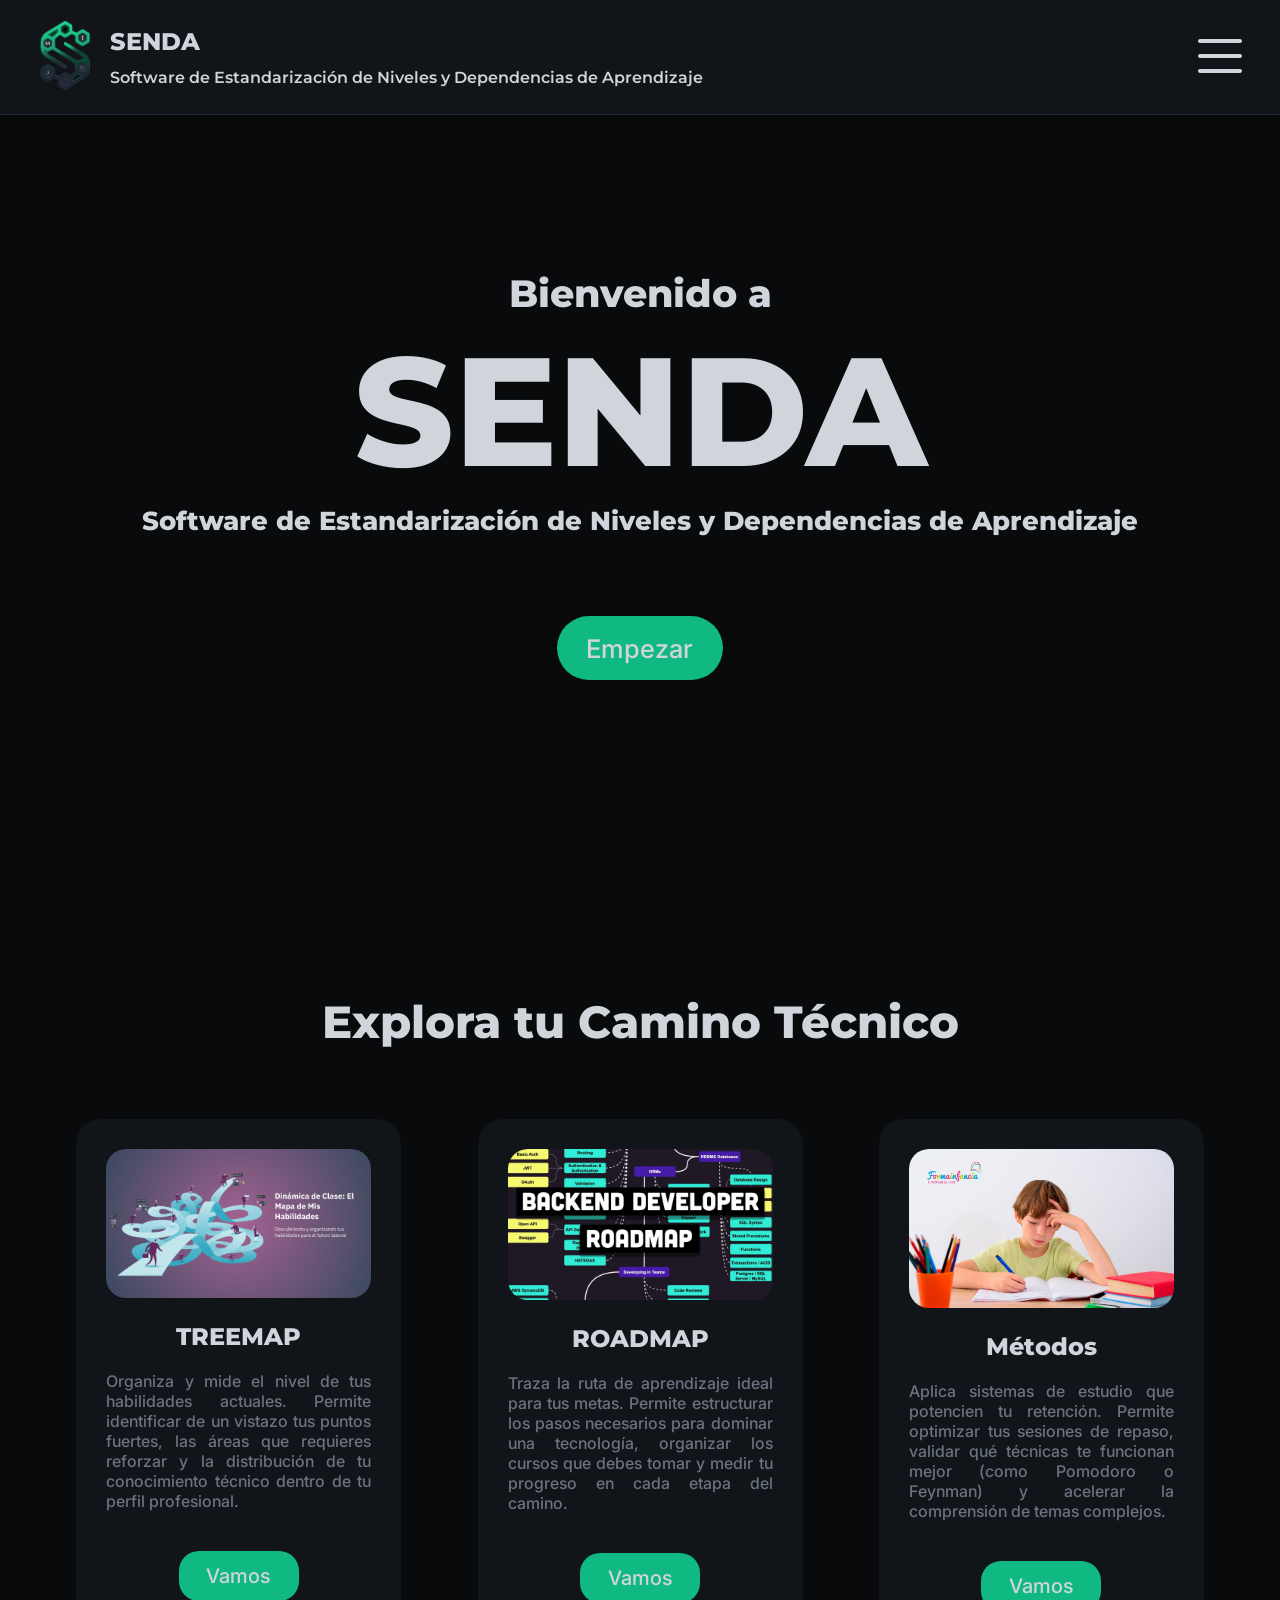
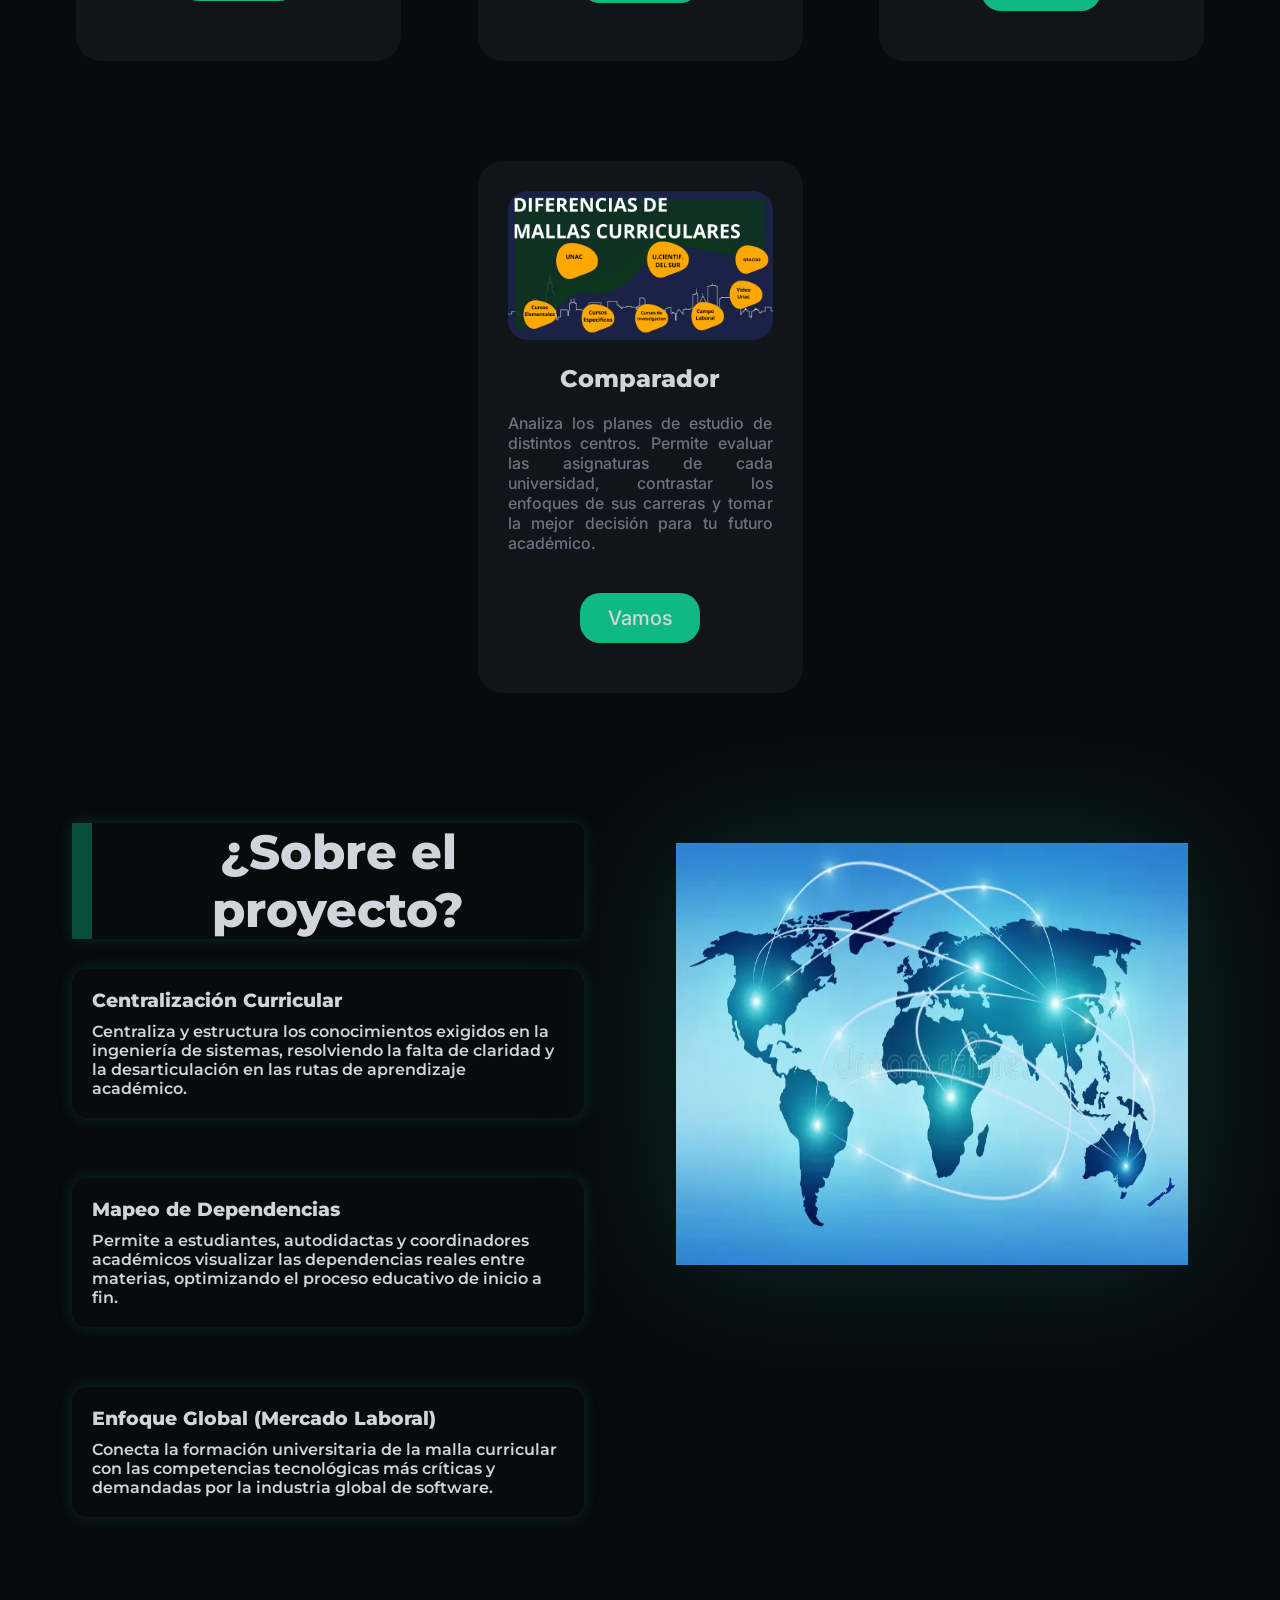
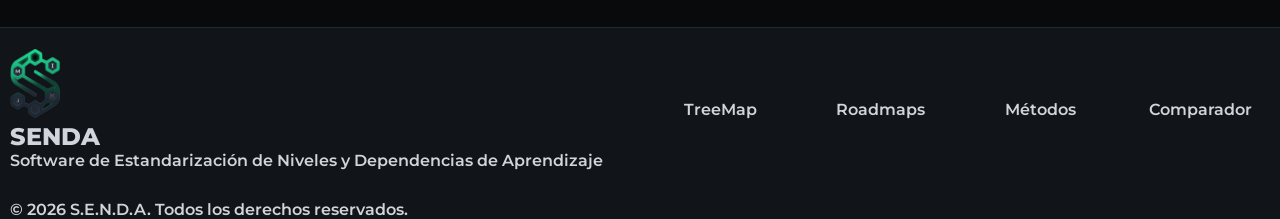
==== index.html @ cd9f86db "Mejora de responsividad y menu Hamburgesa" ====
<!DOCTYPE html>
<html lang="es">

<head>
    <meta charset="UTF-8">
    <meta name="viewport" content="width=device-width, initial-scale=1.0">
    <title>SENDA</title>
    <link rel="stylesheet" href="./css/generales.css">
    <link rel="stylesheet" href="./css/style.css">
    <link rel="stylesheet" href="./css/fonts.css">
    <link rel="icon" href="./logos/logo.png" type="image/.png">
</head>

<body>
    <header class="encabezado">
        <div class="encabezado__logo-box">
            <figure class="encabezado__logo">
                <img src="./logos/logo.png" alt="Logo de Senda" width="50" height="70">
            </figure>
            <div class="encabezado__textos">
                <h2 class="encabezado__titulo">SENDA</h2>
                <p class="encabezado__acronimo">Software de Estandarización de Niveles y Dependencias de
                    Aprendizaje</p>
            </div>
        </div>

        <nav class="menu__nav">
            <a class="menu__item" href="treemap.html">TreeMap</a>
            <a class="menu__item" href="#">Roadmaps</a>
            <a class="menu__item" href="#">Métodos</a>
            <a class="menu__item" href="#">Comparador</a>
            <button class="boton_general boton_menu_inicioSesion" id="boton_inicio_sesion">Iniciar Sesion</button>
        </nav>
        <button class="btn__hamburgesa">
            <img src="./logos/menu.png" alt="logo menu">
        </button>

        <div class="menu_hamburgesa">
            <a class="menu__item" href="treemap.html">TreeMap</a>
            <a class="menu__item" href="#">Roadmaps</a>
            <a class="menu__item" href="#">Métodos</a>
            <a class="menu__item" href="#">Comparador</a>
        </div>

        <dialog id="inicio_sesion">
            <button class="boton_general boton_atras btn_back_index" id="btn_index_atras">
                <img src="./logos/arrow_black.svg" alt="">
            </button>
            <div class="contenedor_modal">
                <h2>Iniciar Sesion</h2>

                <form class="contenedor_inputs">
                    <label class="inputs__label">Email</label>
                    <input type="email" class="input" placeholder="ricardoRuiz@gmail.com" required>

                    <label class="inputs__label">Contraseña</label>
                    <input type="password" class="input" placeholder="bFfFnoaEyYMNzANb6kiHn5" required>

                    <div>
                        <a href="">¿No tienes cuenta?</a>
                        <a href="">¿Se te olvido tu contraseña?</a>
                    </div>

                    <button class="boton_general boton__input">Iniciar Sesión</button>
                </form>

                <div class="contenedor__extras">
                    <fieldset>
                        <legend>Otras forma de inciar sesión</legend>

                        <a href="https://google.com" target="_blank">
                            <img src="./logos/google.svg" alt="logo de google" class="iconos_login">
                        </a>

                        <a href="https://facebook.com" target="_blank">
                            <img src="./logos/facebook.svg" alt="logo de facebook" class="iconos_login">
                        </a>

                        <a href="https://github.com" target="_blank">
                            <img src="./logos/github.svg" alt="logo de github" class="iconos_login">
                        </a>
                    </fieldset>

                </div>
            </div>
        </dialog>

    </header>

    <main>

        <section class="portada">
            <div class="portada_info">
                <p class="portada__bienvenida">Bienvenido a</p>
                <h1 class="portada__titulo">SENDA</h1>
                <p class="portada__descripcion">Software de Estandarización de Niveles y Dependencias de Aprendizaje</p>

                <button class="boton_general portada__boton">Empezar</button>
            </div>

            <video class="portada_video" src="./videos/fondo.mp4" autoplay muted loop loading="lazy"></video>
            <div class="portada_relleno"></div>
        </section>

        <section class="modulos_section">

            <h2 class="modulo__titulo">Explora tu Camino Técnico</h2>

            <div class="modulos">
                <div class="modulos__card">
                    <img class="card__img" src="./imagenes/treemap.png" alt="">
                    <h2>TREEMAP</h2>
                    <p>
                        Organiza y mide el nivel de tus habilidades actuales. Permite identificar de un vistazo tus
                        puntos
                        fuertes, las áreas que requieres reforzar y la distribución de tu conocimiento técnico dentro de
                        tu
                        perfil profesional.
                    </p>
                    <button class="boton_general btn_card" onclick="window.location.href='treemap.html';">Vamos</button>
                </div>
                <div class="modulos__card">
                    <img class="card__img" src="./imagenes/roadmap.jpg" alt="">
                    <h2>ROADMAP</h2>
                    <p>
                        Traza la ruta de aprendizaje ideal para tus metas. Permite estructurar los pasos necesarios para
                        dominar una tecnología, organizar los cursos que debes tomar y medir tu progreso en cada etapa
                        del
                        camino.
                    </p>
                    <button class="boton_general btn_card">Vamos</button>
                </div>
                <div class="modulos__card">
                    <img class="card__img" src="./imagenes/metodos.jpg" alt="">
                    <h2>Métodos</h2>
                    <p>
                        Aplica sistemas de estudio que potencien tu retención. Permite optimizar tus sesiones de repaso,
                        validar qué técnicas te funcionan mejor (como Pomodoro o Feynman) y acelerar la comprensión de
                        temas
                        complejos.
                    </p>
                    <button class="boton_general btn_card">Vamos</button>
                </div>
                <div class="modulos__card">
                    <img class="card__img" src="./imagenes/comparador.png" alt="">
                    <h2>Comparador</h2>
                    <p>
                        Analiza los planes de estudio de distintos centros. Permite evaluar las asignaturas de cada
                        universidad, contrastar los enfoques de sus carreras y tomar la mejor decisión para tu futuro
                        académico.
                    </p>
                    <button class="boton_general btn_card">Vamos</button>
                </div>
            </div>
        </section>

        <section class="sobre_proyecto">
            <div>
                <h2>¿Sobre el proyecto?</h2>

                <div class="tarjetaSobreProyecto">
                    <h3>Centralización Curricular</h3>
                    <p>
                        Centraliza y estructura los conocimientos exigidos en la ingeniería de sistemas, resolviendo la
                        falta de claridad y la desarticulación en las rutas de aprendizaje académico.
                    </p>
                </div>
                <div class="tarjetaSobreProyecto">
                    <h3>Mapeo de Dependencias</h3>
                    <p>
                        Permite a estudiantes, autodidactas y coordinadores académicos visualizar las dependencias
                        reales entre materias, optimizando el proceso educativo de inicio a fin.
                    </p>
                </div>
                <div class="tarjetaSobreProyecto">
                    <h3>Enfoque Global (Mercado Laboral)</h3>
                    <p>
                        Conecta la formación universitaria de la malla curricular con las competencias tecnológicas más
                        críticas y demandadas por la industria global de software.
                    </p>
                </div>

            </div>

            <img src="./imagenes/mapaNodos.jpg" alt="imagen de nodos">
        </section>
    </main>

    <footer class="footer">
        <div class="contenedor__principal">
            <div class="foto__footer">
                <figure>
                    <img src="./logos/logo.png" alt="Logo de Senda" width="50" height="70">
                </figure>
                <div>
                    <h2>SENDA</h2>
                    <p>Software de Estandarización de Niveles y Dependencias de Aprendizaje</p>
                </div>
            </div>
            <div class="menu__footer">
                <a class="menu__item" href="treemap.html">TreeMap</a>
                <a class="menu__item" href="#">Roadmaps</a>
                <a class="menu__item" href="#">Métodos</a>
                <a class="menu__item" href="#">Comparador</a>
            </div>
        </div>

        <div class="contenedor__principal contenedor_copyright">
            <p>© 2026 S.E.N.D.A. Todos los derechos reservados.</p>
        </div>
    </footer>

    <script src="script.js"></script>
</body>

</html>
---- css/generales.css ----
*{
    border: 0px solid white;

    margin: 0;
    padding: 0;
    box-sizing: border-box;
}

body{
    width: 100%;
    height: 100vh;
    background-color: #080A0C ;
    color: #D1D5DB;
    padding: 0;
    margin: 0;
    font-family: "Montserrat";
    font-weight: 600;
}


/*___Menu de navegacion___*/
.menu__nav{
    margin: 10px;
    align-content: center;

    font-family: "Inter";

    display: flex;

    justify-content: center;
    align-items: center;

    flex-wrap: wrap;
}

.menu__item{
    margin: 0 25px;
    text-decoration: none;
    color: #D1D5DB;
    
    text-align: center;
    align-content: center;
    background-color: transparent;
    width: 110px;
    height: 45px;
    border-radius: 15px;
    transition: border-bottom 0.2s ease, transform 0.2s ease-in-out, box-shadow 0.2s ease-in-out;
}

.menu__item:hover{

    border-bottom: 2px solid #10B981;

    box-shadow: 0 0 12px rgba(16, 185, 129, 0.2);
}

.menu__item:active{
    transform: scale(0.93);
}


/*___Boton general___*/
.boton_general{
    background-color: #10B981;
    font-size: 20px;
    width: 120px;
    height: 50px;
    border-radius: 40px;
    margin: 20px;

    font-family: "Inter", sans-serif;
    color: #D1D5DB;

    transition: background-color 0.2s ease-out, transform 0.1s ease-in-out;
}

.boton_general:hover{

    border: 1px solid #10B981;

    background-color: #1F2937;

    box-shadow: 0 0 12px rgba(16, 185, 129, 0.2);
}

.boton_general:active{
    transform: scale(0.95);
}

.boton_atras{
    background-color: transparent;
    width: auto;
    height: auto;
    padding: 8px;

    border: none !important;
}

/*___FooteraGeneral___*/

.footer{
    background-color: #111418;
    width: 100%;
    height: auto;
    border-top: 1px solid #1F2937;
}

.contenedor__principal{
    width: 100%;
    height: auto;
    display: flex;
    justify-content: space-between;
}

.menu__footer{
    display: flex;
    align-items: center;
    justify-content: center;

    flex-wrap: wrap;
}
---- css/style.css ----
/* ENCABEZADO */
.encabezado{
    background-color: #111418;
    border-bottom: 1px solid #1F2937;

    display: flex;
    justify-content: space-between;

    color: #D1D5DB;
    font-family: "Montserrat";
    font-weight: 600;
}


/*TEXTOS Y LOGO*/
.encabezado__logo-box{
    margin: 20px;
    display: flex;
    align-items: center;
}

.encabezado__logo{
    margin: 0 20px;
}

.encabezado__textos{
    align-content: center;
}

.encabezado__titulo{
    margin: 0 0 12px 0;
}


/*MENU NAVEGACION*/

.menu__nav{
    flex-shrink: 2;
}

.boton_menu_inicioSesion{
    background-color: #10B981;
    font-size: 1.1em;
    width: 160px;
    height: 50px;
}

/*MENU HAMBUERGESA*/

.btn__hamburgesa{
    background-color: transparent;
    border: none;

    display: none;

    margin: 0 30px;
}

.btn__hamburgesa img{
    margin: 5px;
    padding: 0;

}

.menu_hamburgesa{
    background-color: #080A0C;
    position: fixed;

    display: flex;
    flex-direction: column;

    right: 20px;
    top: 130px;
    z-index: 10;

    border-radius: 10px;

    box-shadow: 0 0 12px rgba(16, 185, 129, 0.2);

    display: none;
}

.menu_hamburgesa a{
    margin: 20px 10px;

    border-radius: 0;

}

@media (max-width: 1650px){
    .menu__nav{
        display: none;
    }

    .menu_hamburgesa{
        display: none;
    }

    .btn__hamburgesa{
        display: inline;
    }
}



/* VENTANA MODAL DE INICIO SESION */
#inicio_sesion{
    width: 40%;

    min-width: 500px;
    max-width: 30%;

    min-height: 650px;

    top: 50%;
    left: 50%;

    transform: translate(-50%, -50%);


    background-color: #111418;
    color: #D1D5DB;
    border-radius: 50px;
    box-shadow: 0 0 15px #10B981;


    overflow: hidden;
    overflow-y: auto;
}

#inicio_sesion::backdrop{
    background-color: #080A0Caa;
    backdrop-filter: blur(4px);
}

.contenedor_modal{
    display: flex;
    flex-direction: column;
    justify-content: center;
    align-items: center;
    
    font-family: "Inter";

}

.btn_back_index{
    margin: 15px 0 0 15px;
    border: none !important;
}

.contenedor_modal > h2{
    text-align: center;
    font-size: 50px;
}

.contenedor_inputs{
    display: flex;
    flex-direction: column;

    justify-content: center;
    width: 80%;
}

.inputs__label{
    font-size: 20px;
    margin: 20px 0;
}

.input{
    width: 100%;
    height: 40px;
    padding: 10px;
    font-size: 20px;

    border: none;
    background-color: transparent;

    border-radius: 10px;
    border-bottom: 2px solid #10B981;

    color: #D1D5DB;
}

.input:focus{
    outline: none;
    outline: 1px solid #10B981;
    box-shadow: 0 0 12px rgba(16, 185, 129, 0.2);
    background-color: #1F2937;
}

.contenedor_inputs > div{
    display: flex;
    margin: 30px 0;
    justify-content: space-between;
}

.contenedor_inputs > div > a{
    text-decoration: none;
    color: #10B981;

    transition: color .2s ease-in-out;
}

.contenedor_inputs > div > a:hover{
    color: #064E3B;
}

.boton__input{
    width: 100%;
    margin: 20px 0;
}

.contenedor__extras{
    width: 80%;
    text-align: center;
}

.contenedor__extras > fieldset{
    margin: 20px;

    border: none;
    border-top: 2px solid #10B981;
}

.contenedor__extras a{
    background-color: transparent;
    padding: 0;

    text-decoration: none;
}

.iconos_login{
    margin: 20px 20px 0 20px;
    width: 50px;

    transition: transform 0.1s ease-in-out;
}

.iconos_login:hover{
    transform: scale(1.1);
}



/*PORTADA DE BIENVENIDA*/

.portada{
    text-align: center;
    align-content: center;
    width: 100%;
    height: 84vh;

    min-height: 800px;

    font-family: "Montserrat";
    font-weight: 800;

    position: relative;
    overflow: hidden;
}

.portada__bienvenida{
    font-size: clamp(1.5rem, 3vw, 5rem);
}

.portada__titulo{
    font-size: clamp(5rem, 12vw, 20rem);
}

.portada__descripcion{
    font-size: clamp(0.5rem, 2vw, 3rem);
}

.portada__boton{
    width: 13vw;
    height: 5vw;
    font-size: 28px;
    padding: 5px;
    margin: 80px 0;

    min-width: 110px;
    min-height: 40px;

    font-size: clamp(1rem, 2vw, 2.5rem)
}

.portada_video{
    position: absolute;
    top: 0;
    right: 0;

    z-index: -2;
}

.portada_relleno{
    background: radial-gradient(circle, #080A0C 10%, transparent);
    width: 100%;
    height: 117%;

    position: absolute;
    top: 0;
    right: 0;
    z-index: -1;
}



/*SECCION DE MODULOS*/

.modulos_section{
    margin: 50px 0 0 0;
}

.modulos{
    display: flex;
    justify-content: space-evenly;

    flex-direction: row;
    flex-wrap: wrap;

}

.modulo__titulo{
    text-align: center;
    margin: 80px 0 20px 0;

    font-size: clamp(1rem, 3.5vw, 5rem);
}

.modulos__card{
    background-color: #111418;
    width: 325px;
    height: auto;
    padding: 30px;
    border-radius: 25px;

    text-align: center;
    margin: 50px 0;
    font-weight: 600;

    flex-shrink: 0;

    transition: transform 0.2s ease-in-out, box-shadow 0.2s ease-in-out;
}

.modulos__card:hover{
    transform: scale(1.01);
    box-shadow: 0 0 15px 0 #10B981
}

.modulos__card p{
    font-family: "Inter";
    font-weight: 500;
    margin: 20px 0;
    color: #6B7280;
    text-align: justify;
}

.card__img{
    width: 100%;
    border-radius: 20px;
    margin: 0 0 20px 0;
}

.btn_card{
    border-radius: 20px;
}





/*SOBRE EL PROYECTO*/
.sobre_proyecto{
    display: flex;
    justify-content: space-evenly;

    flex-wrap: wrap;

    margin: 80px auto;
}

.sobre_proyecto > div{
    width: 40vw;


    display: flex;
    flex-wrap: wrap;



    min-width: 500px;
}

.sobre_proyecto h2{
    font-size: 3em;
    text-align: center;
    border-left: 20px solid #064E3B;

    border-radius: 0 10px 10px 0;

    box-shadow: 0 0 15px rgba(16, 185, 129, 0.2);
}

.tarjetaSobreProyecto {
    margin: 30px 0;
    border-radius: 15px;

    box-shadow: 0 0 15px rgba(16, 185, 129, 0.2);

    padding: 10px;

    width: 100%;

    min-width: 500px;
}

.tarjetaSobreProyecto h3{
    margin: 10px;
}

.tarjetaSobreProyecto p{
    margin: 10px;
}

.sobre_proyecto img{
    box-shadow: 0 0 150px rgba(16, 185, 129, 0.2);
    width: 40vw;
    height: 33vw;

    min-width: 500px;
    min-height: 415px;

    margin: 20px;
}



/*PIE DE PAGINA*/
.contenedor{
    background-color: #111418;
    display: flex;
    justify-content: space-around;
    border-top: 1px solid #1F2937;
}

.foto__footer{
    margin: 20px 10px;
}

.contenedor_copyright{
    margin: 10px;
    width: 90%;
}
---- css/fonts.css ----
@font-face {
    font-family: "Montserrat";
    src: url('../fonts/Montserrat-ExtraBold.ttf') format('truetype');
    font-weight: 800;
    font-style: normal;
    font-display: swap;
}

@font-face {
    font-family: "Montserrat";
    src: url('../fonts/Montserrat-SemiBold.ttf') format('truetype');
    font-weight: 600;
    font-style: normal;
    font-display: swap;
}

@font-face {
    font-family: "Inter";
    src: url('../fonts/Inter_18pt-Medium.ttf') format('truetype');
    font-weight: 500;
    font-style: normal;
    font-display: swap;
}

@font-face {
    font-family: "JetBrainsMono";
    src: url('../fonts/JetBrainsMono-Regular.ttf') format('truetype');
    font-weight: 400;
    font-style: normal;
    font-display: swap;
}
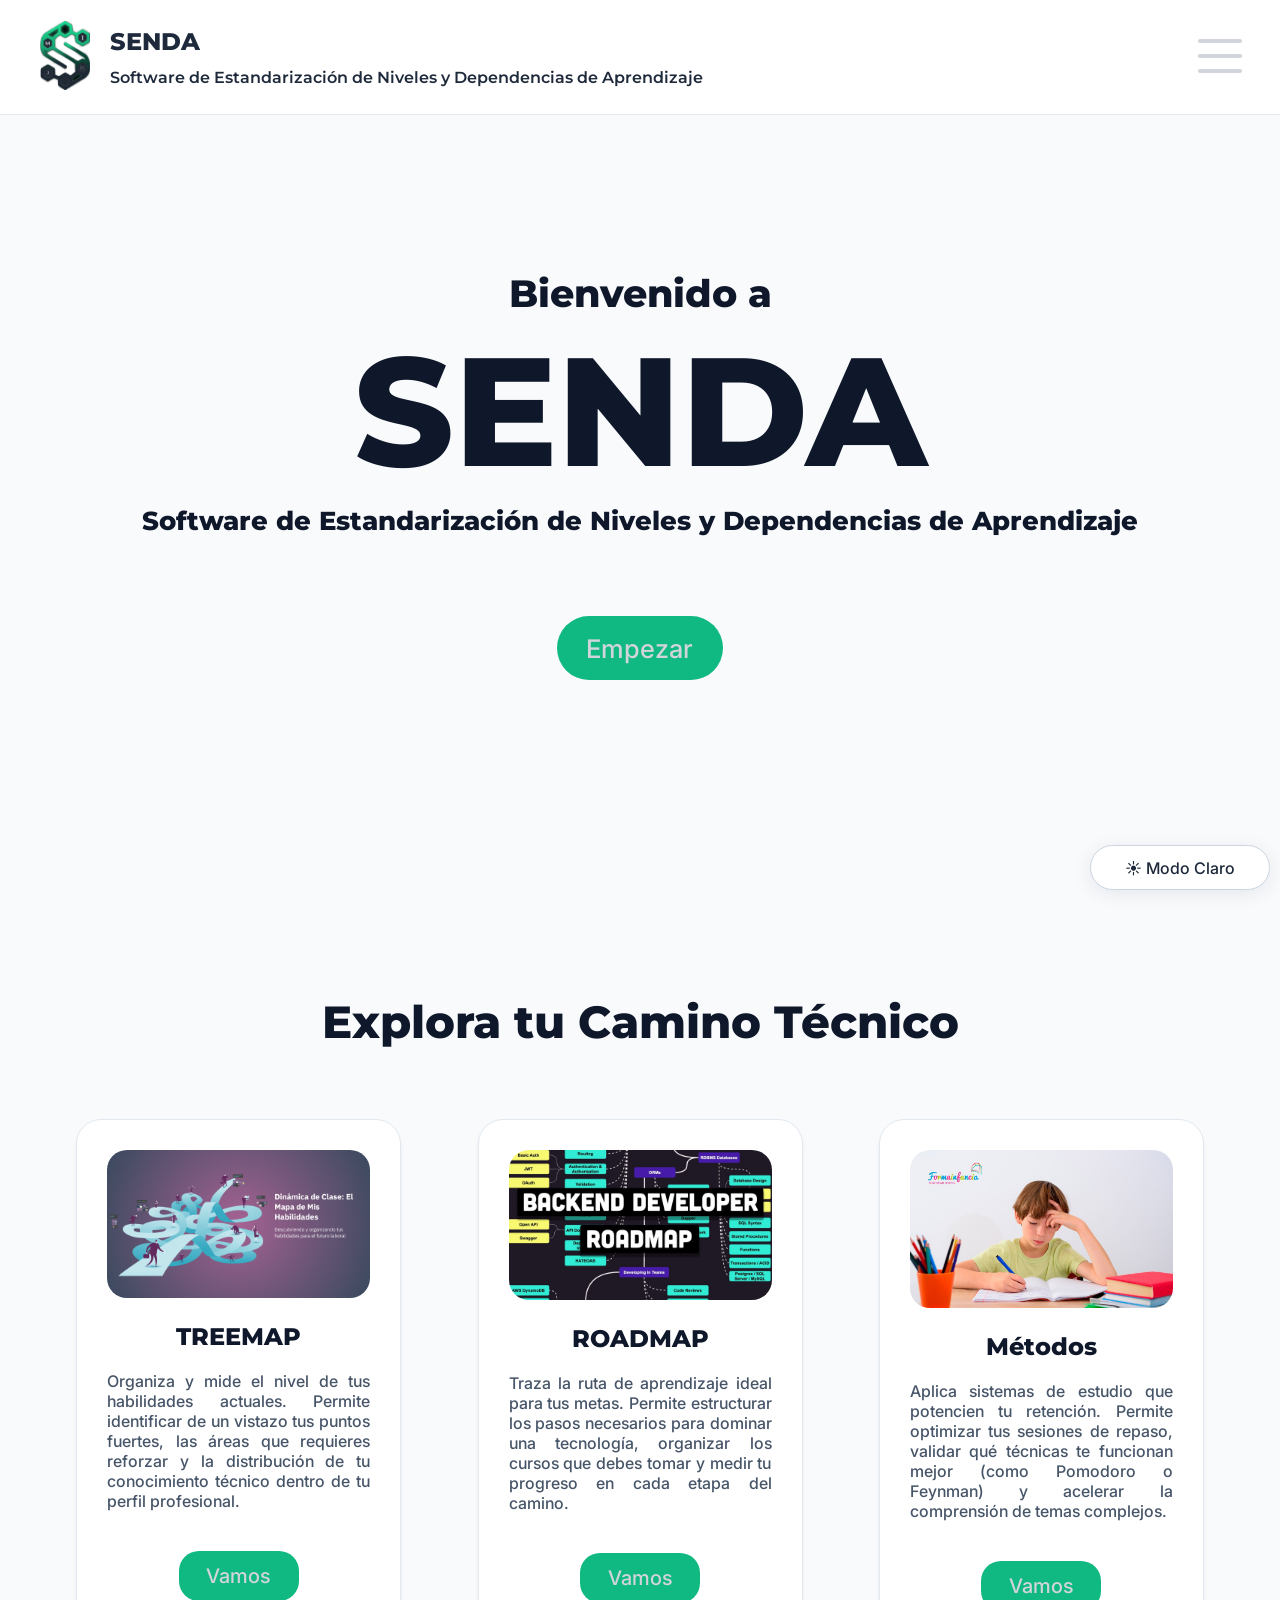
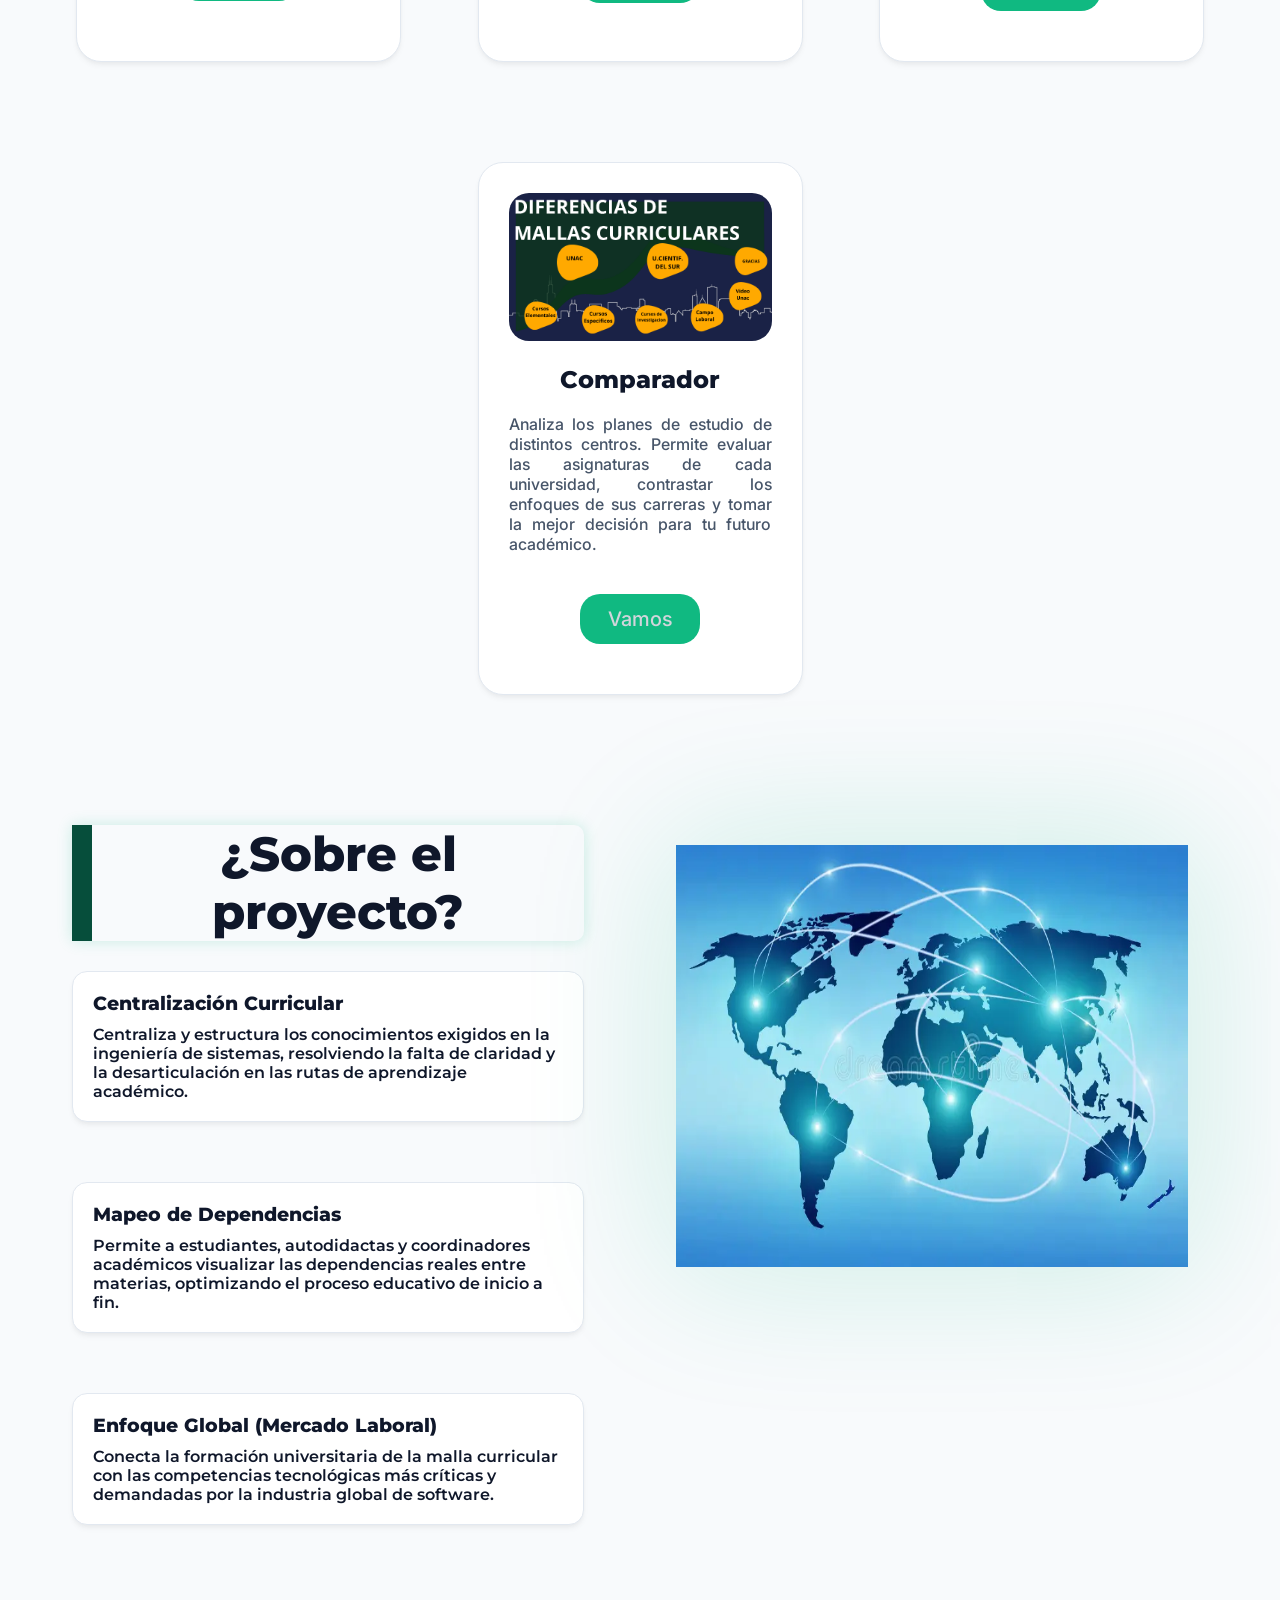
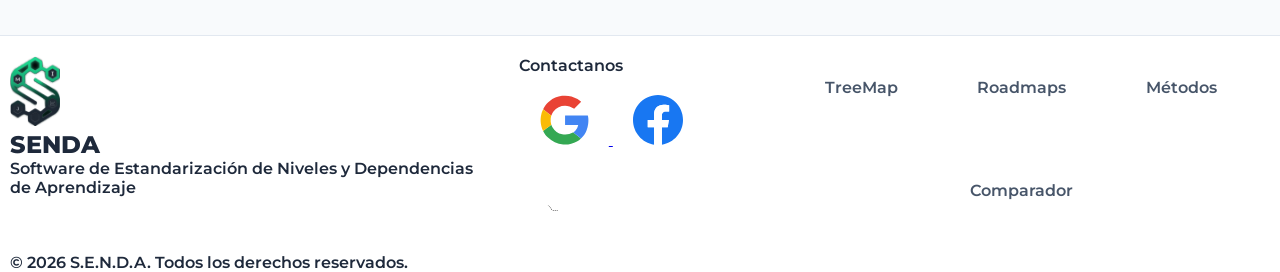
==== commit 1afe1f04: "Agregacion de modo oscuro y claro" ====
--- a/index.html
+++ b/index.html
@@ -11,7 +11,10 @@
     <link rel="icon" href="./logos/logo.png" type="image/.png">
 </head>
 
-<body>
+<body class="light-mode">
+
+    <button id="btn_cambio" class="boton_general boton_cambio_tema">Cambiar Modo</button>
+
     <header class="encabezado">
         <div class="encabezado__logo-box">
             <figure class="encabezado__logo">
@@ -26,7 +29,7 @@
 
         <nav class="menu__nav">
             <a class="menu__item" href="treemap.html">TreeMap</a>
-            <a class="menu__item" href="#">Roadmaps</a>
+            <a class="menu__item" href="roadmap.html">Roadmaps</a>
             <a class="menu__item" href="#">Métodos</a>
             <a class="menu__item" href="#">Comparador</a>
             <button class="boton_general boton_menu_inicioSesion" id="boton_inicio_sesion">Iniciar Sesion</button>
@@ -37,7 +40,7 @@
 
         <div class="menu_hamburgesa">
             <a class="menu__item" href="treemap.html">TreeMap</a>
-            <a class="menu__item" href="#">Roadmaps</a>
+            <a class="menu__item" href="roadmap.html">Roadmaps</a>
             <a class="menu__item" href="#">Métodos</a>
             <a class="menu__item" href="#">Comparador</a>
         </div>
@@ -95,7 +98,8 @@
                 <h1 class="portada__titulo">SENDA</h1>
                 <p class="portada__descripcion">Software de Estandarización de Niveles y Dependencias de Aprendizaje</p>
 
-                <button class="boton_general portada__boton">Empezar</button>
+                <button class="boton_general portada__boton"
+                    onclick="window.location.href=`roadmap.html`">Empezar</button>
             </div>
 
             <video class="portada_video" src="./videos/fondo.mp4" autoplay muted loop loading="lazy"></video>
@@ -108,7 +112,7 @@
 
             <div class="modulos">
                 <div class="modulos__card">
-                    <img class="card__img" src="./imagenes/treemap.png" alt="">
+                    <img class="card__img" src="./imagenes/treemap.png" alt="Imgaen de TreeMap">
                     <h2>TREEMAP</h2>
                     <p>
                         Organiza y mide el nivel de tus habilidades actuales. Permite identificar de un vistazo tus
@@ -120,7 +124,7 @@
                     <button class="boton_general btn_card" onclick="window.location.href='treemap.html';">Vamos</button>
                 </div>
                 <div class="modulos__card">
-                    <img class="card__img" src="./imagenes/roadmap.jpg" alt="">
+                    <img class="card__img" src="./imagenes/roadmap.jpg" alt="Imagen de road map">
                     <h2>ROADMAP</h2>
                     <p>
                         Traza la ruta de aprendizaje ideal para tus metas. Permite estructurar los pasos necesarios para
@@ -128,10 +132,10 @@
                         del
                         camino.
                     </p>
-                    <button class="boton_general btn_card">Vamos</button>
-                </div>
-                <div class="modulos__card">
-                    <img class="card__img" src="./imagenes/metodos.jpg" alt="">
+                    <button class="boton_general btn_card" onclick="window.location.href=`roadmap.html`">Vamos</button>
+                </div>
+                <div class="modulos__card">
+                    <img class="card__img" src="./imagenes/metodos.jpg" alt="Imagen de metodos de estudio">
                     <h2>Métodos</h2>
                     <p>
                         Aplica sistemas de estudio que potencien tu retención. Permite optimizar tus sesiones de repaso,
@@ -142,7 +146,7 @@
                     <button class="boton_general btn_card">Vamos</button>
                 </div>
                 <div class="modulos__card">
-                    <img class="card__img" src="./imagenes/comparador.png" alt="">
+                    <img class="card__img" src="./imagenes/comparador.png" alt="Imagen de comparador">
                     <h2>Comparador</h2>
                     <p>
                         Analiza los planes de estudio de distintos centros. Permite evaluar las asignaturas de cada
@@ -197,9 +201,27 @@
                     <p>Software de Estandarización de Niveles y Dependencias de Aprendizaje</p>
                 </div>
             </div>
+
+            <div class="contenedor_contactanos">
+                <span>Contactanos</span>
+                <div>
+                    <a href="https://google.com" target="_blank">
+                        <img src="./logos/google.svg" alt="logo de google" class="iconos_login">
+                    </a>
+
+                    <a href="https://facebook.com" target="_blank">
+                        <img src="./logos/facebook.svg" alt="logo de facebook" class="iconos_login">
+                    </a>
+
+                    <a href="https://github.com" target="_blank">
+                        <img src="./logos/github.svg" alt="logo de github" class="iconos_login">
+                    </a>
+                </div>
+            </div>
+
             <div class="menu__footer">
                 <a class="menu__item" href="treemap.html">TreeMap</a>
-                <a class="menu__item" href="#">Roadmaps</a>
+                <a class="menu__item" href="roadmap.html">Roadmaps</a>
                 <a class="menu__item" href="#">Métodos</a>
                 <a class="menu__item" href="#">Comparador</a>
             </div>
--- a/css/generales.css
+++ b/css/generales.css
@@ -120,3 +120,72 @@
     flex-wrap: wrap;
 }
 
+/* SECCION DE COLORES CLAROS */
+
+body.light-mode {
+    background-color: #f8fafc; 
+    color: #0f172a;            
+}
+
+body.light-mode .encabezado,
+body.light-mode .footer,
+body.light-mode .contenedor,
+body.light-mode #inicio_sesion {
+    background-color: #ffffff;
+    color: #1e293b;
+    border-color: #e2e8f0; 
+}
+
+body.light-mode .menu__item {
+    color: #475569;
+}
+
+body.light-mode .modulos__card,
+body.light-mode .tarjetaSobreProyecto,
+body.light-mode .tarjeta__roadmap,
+body.light-mode .menu_hamburgesa {
+    background-color: #ffffff;
+    color: #0f172a;
+    box-shadow: 0 4px 6px -1px rgba(0, 0, 0, 0.05), 0 2px 4px -1px rgba(0, 0, 0, 0.03);
+    border: 1px solid #e2e8f0;
+}
+
+body.light-mode .modulos__card p {
+    color: #475569;
+}
+
+body.light-mode .input {
+    color: #0f172a;
+}
+body.light-mode .input:focus {
+    background-color: #f1f5f9;
+}
+
+body.light-mode .portada_relleno {
+    background: radial-gradient(circle, #f8fafc 10%, transparent);
+}
+
+body.light-mode .boton_general:hover {
+    background-color: #f1f5f9;
+    color: #10B981;
+}
+
+.btn__tema {
+    cursor: pointer;
+    background: transparent;
+    border: 1px solid #1F2937;
+    color: #D1D5DB;
+    padding: 8px 16px;
+    border-radius: 20px;
+    font-family: "Inter", sans-serif;
+    font-weight: 500;
+    transition: all 0.2s ease;
+    margin: 0 10px;
+}
+body.light-mode .btn__tema {
+    border-color: #cbd5e1;
+    color: #334155;
+}
+.btn__tema:hover {
+    transform: scale(1.05);
+}
--- a/css/style.css
+++ b/css/style.css
@@ -13,6 +13,49 @@
 
 
 /*TEXTOS Y LOGO*/
+
+.boton_cambio_tema {
+    width: 180px;
+    height: 45px;
+    font-size: 16px;
+    
+    position: fixed;
+    right: 10px;
+    bottom: 10px;
+    z-index: 10;
+    
+    margin: 0;
+    display: flex;
+    align-items: center;
+    justify-content: center;
+    gap: 8px;
+    
+    background-color: #111418;
+    border: 1px solid #1F2937;
+    box-shadow: 0 4px 20px rgba(0, 0, 0, 0.4);
+}
+
+/* Retoque interactivo cuando pasas el mouse por encima */
+.boton_cambio_tema:hover {
+    background-color: #1F2937;
+    border-color: #10B981;
+    box-shadow: 0 0 15px rgba(16, 185, 129, 0.3);
+}
+
+/* ☀️ COMPORTAMIENTO AUTOMÁTICO EN MODO CLARO */
+body.light-mode .boton_cambio_tema {
+    background-color: #ffffff;
+    color: #1e293b;
+    border-color: #cbd5e1;
+    box-shadow: 0 4px 20px rgba(15, 23, 42, 0.08);
+}
+
+body.light-mode .boton_cambio_tema:hover {
+    background-color: #f8fafc;
+    border-color: #10B981;
+    box-shadow: 0 0 15px rgba(16, 185, 129, 0.2);
+}
+
 .encabezado__logo-box{
     margin: 20px;
     display: flex;
@@ -444,6 +487,10 @@
     border-top: 1px solid #1F2937;
 }
 
+.contenedor_contactanos{
+    padding: 20px;
+}
+
 .foto__footer{
     margin: 20px 10px;
 }
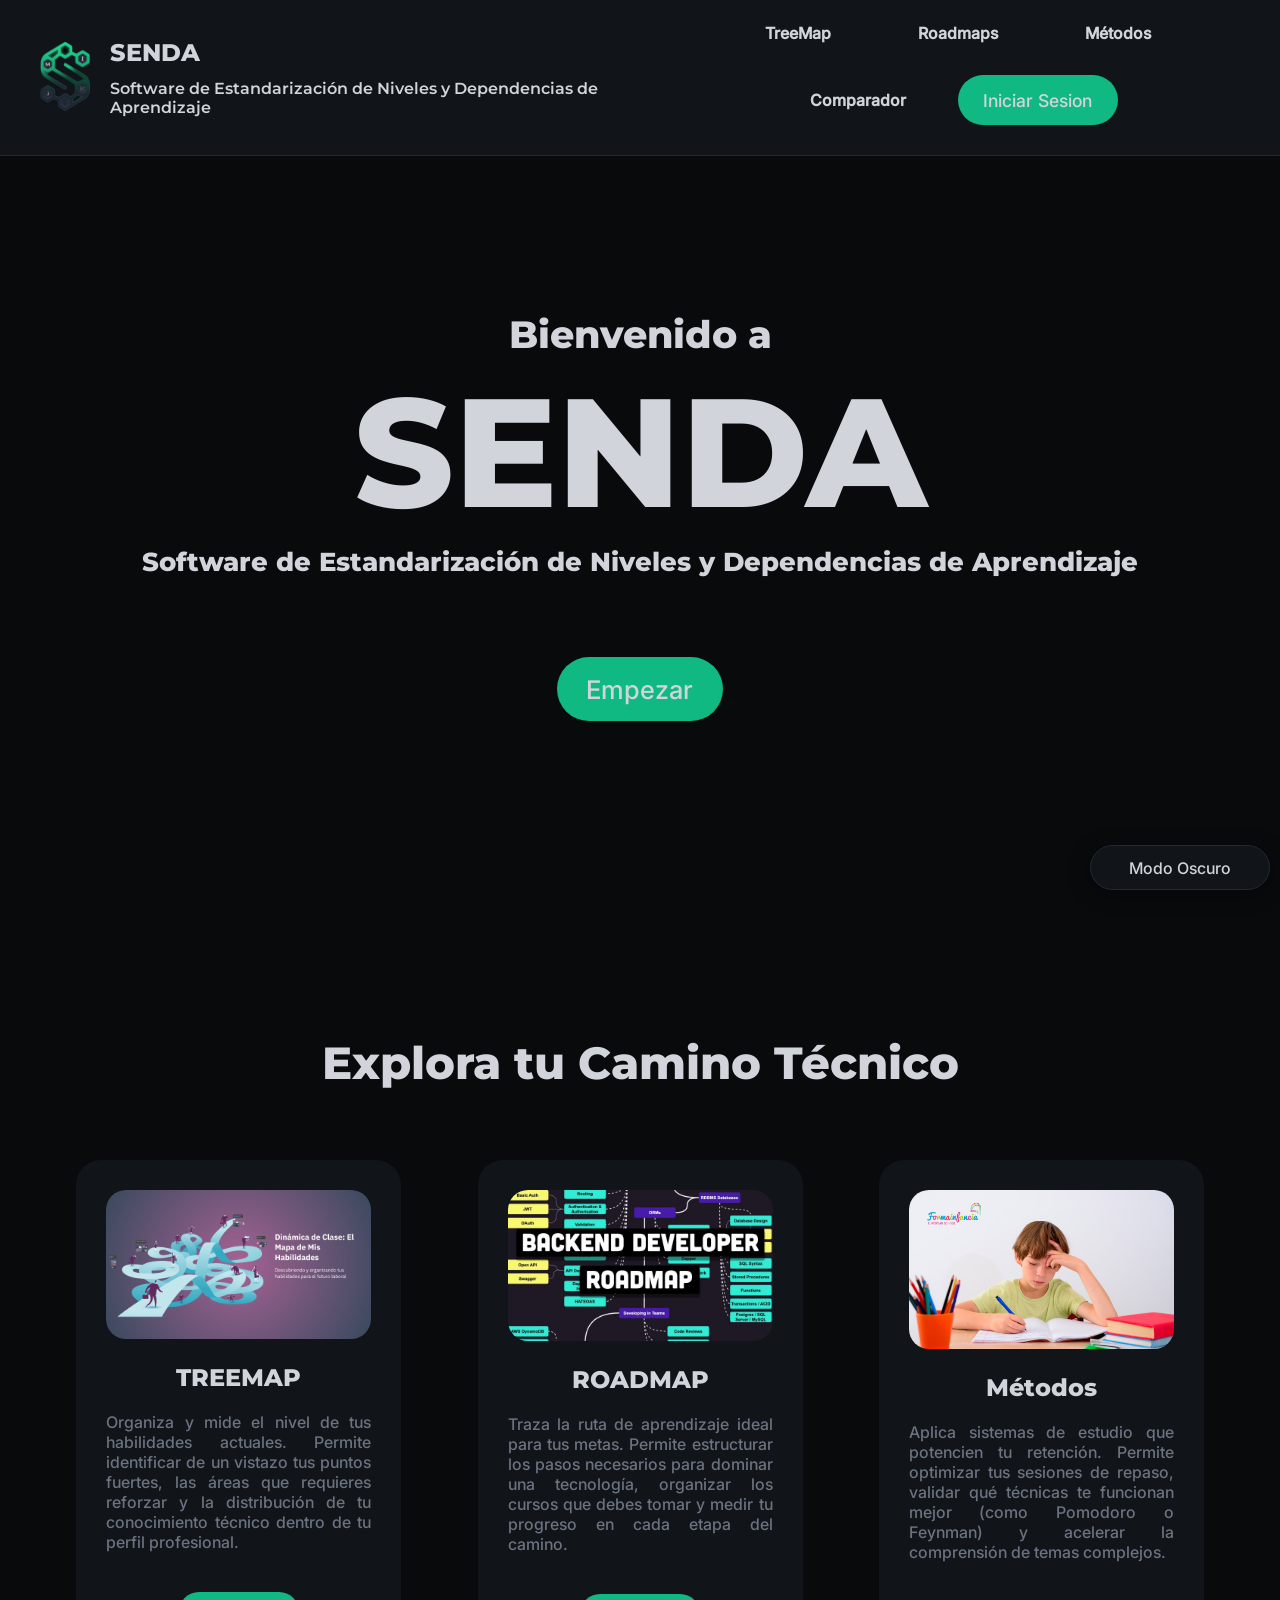
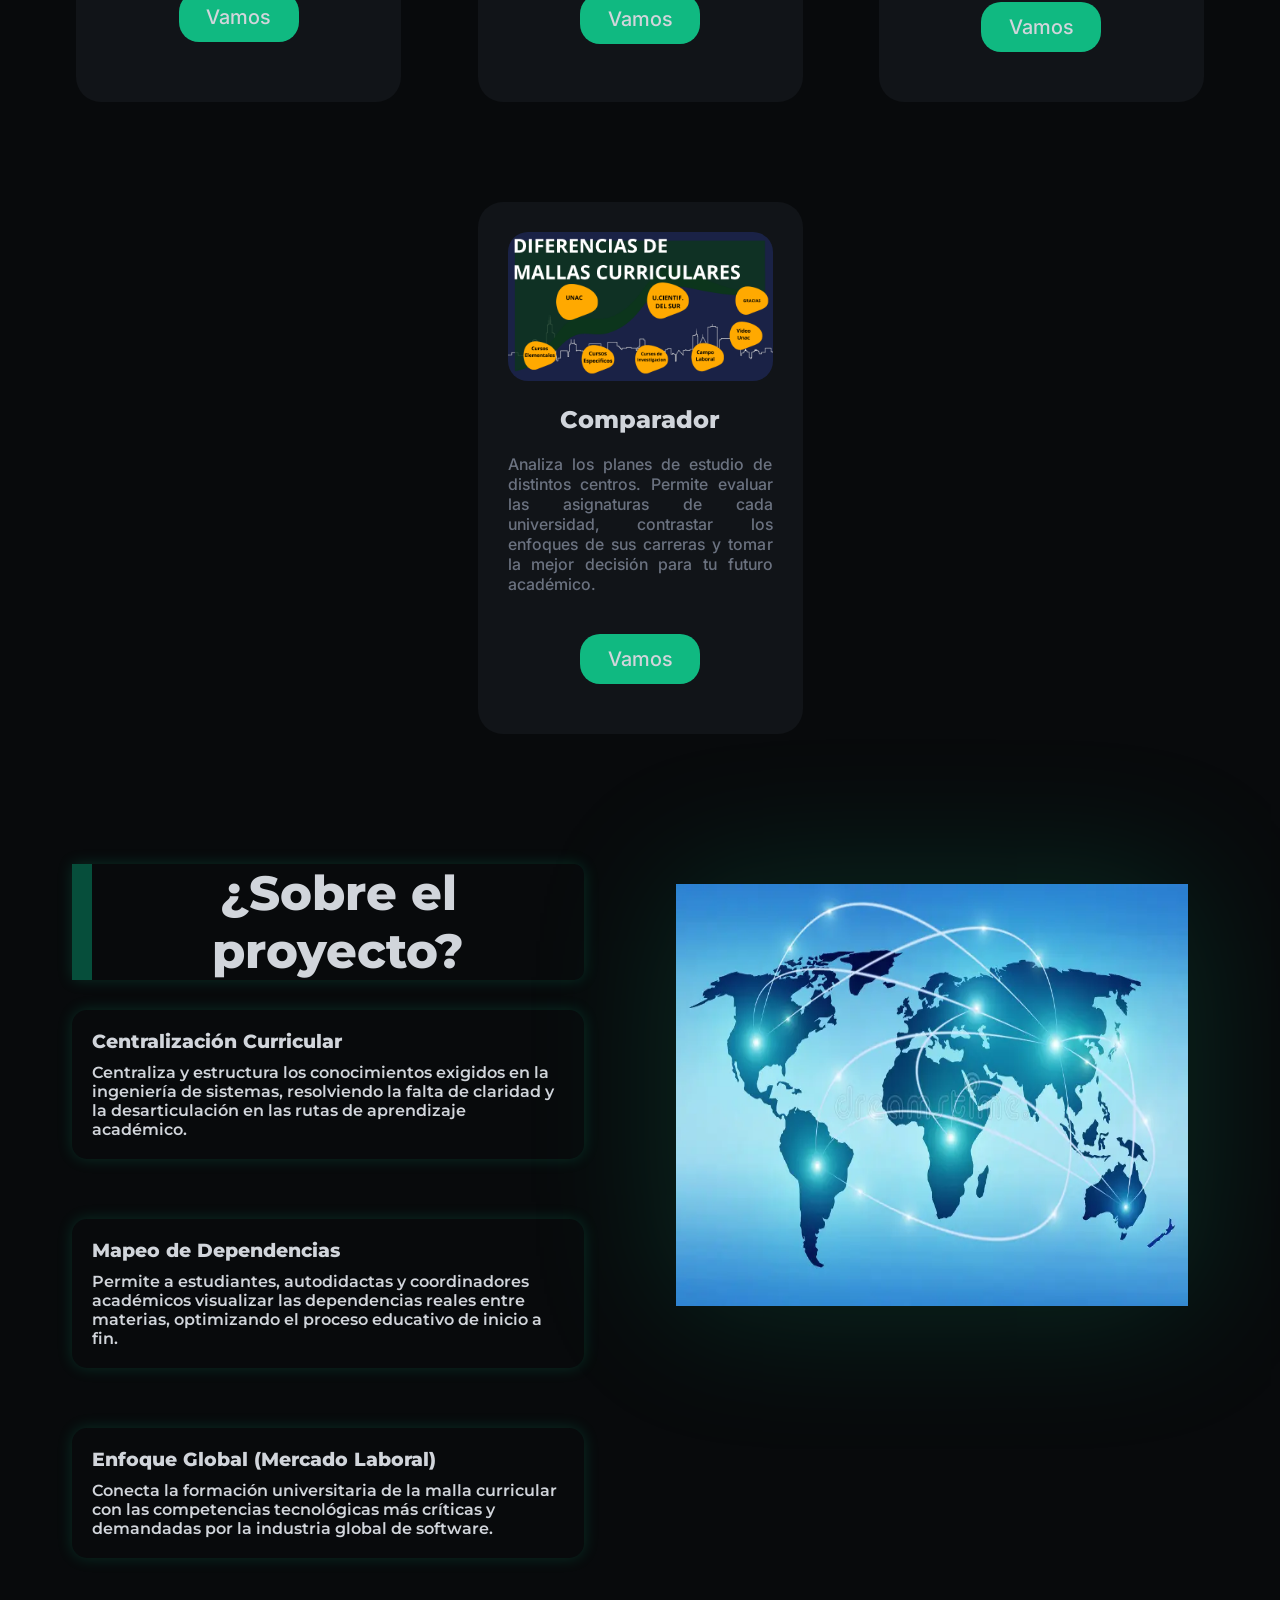
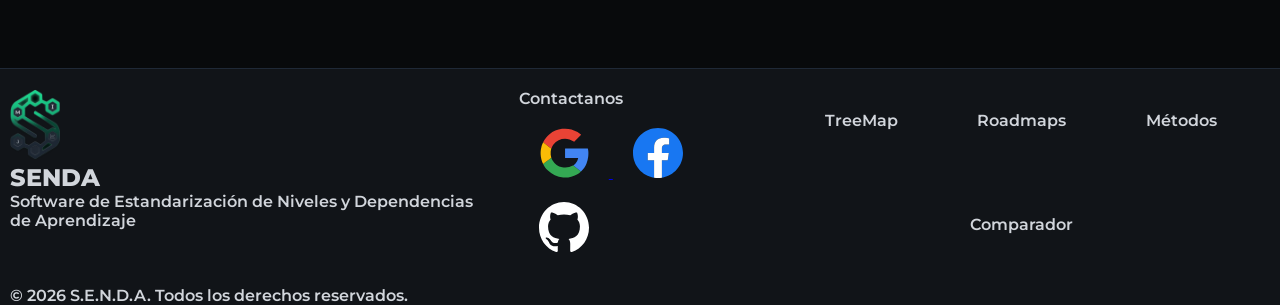
==== commit 5976839d: "Version final" ====
--- a/index.html
+++ b/index.html
@@ -34,16 +34,6 @@
             <a class="menu__item" href="#">Comparador</a>
             <button class="boton_general boton_menu_inicioSesion" id="boton_inicio_sesion">Iniciar Sesion</button>
         </nav>
-        <button class="btn__hamburgesa">
-            <img src="./logos/menu.png" alt="logo menu">
-        </button>
-
-        <div class="menu_hamburgesa">
-            <a class="menu__item" href="treemap.html">TreeMap</a>
-            <a class="menu__item" href="roadmap.html">Roadmaps</a>
-            <a class="menu__item" href="#">Métodos</a>
-            <a class="menu__item" href="#">Comparador</a>
-        </div>
 
         <dialog id="inicio_sesion">
             <button class="boton_general boton_atras btn_back_index" id="btn_index_atras">
--- a/css/style.css
+++ b/css/style.css
@@ -88,64 +88,6 @@
     height: 50px;
 }
 
-/*MENU HAMBUERGESA*/
-
-.btn__hamburgesa{
-    background-color: transparent;
-    border: none;
-
-    display: none;
-
-    margin: 0 30px;
-}
-
-.btn__hamburgesa img{
-    margin: 5px;
-    padding: 0;
-
-}
-
-.menu_hamburgesa{
-    background-color: #080A0C;
-    position: fixed;
-
-    display: flex;
-    flex-direction: column;
-
-    right: 20px;
-    top: 130px;
-    z-index: 10;
-
-    border-radius: 10px;
-
-    box-shadow: 0 0 12px rgba(16, 185, 129, 0.2);
-
-    display: none;
-}
-
-.menu_hamburgesa a{
-    margin: 20px 10px;
-
-    border-radius: 0;
-
-}
-
-@media (max-width: 1650px){
-    .menu__nav{
-        display: none;
-    }
-
-    .menu_hamburgesa{
-        display: none;
-    }
-
-    .btn__hamburgesa{
-        display: inline;
-    }
-}
-
-
-
 /* VENTANA MODAL DE INICIO SESION */
 #inicio_sesion{
     width: 40%;
